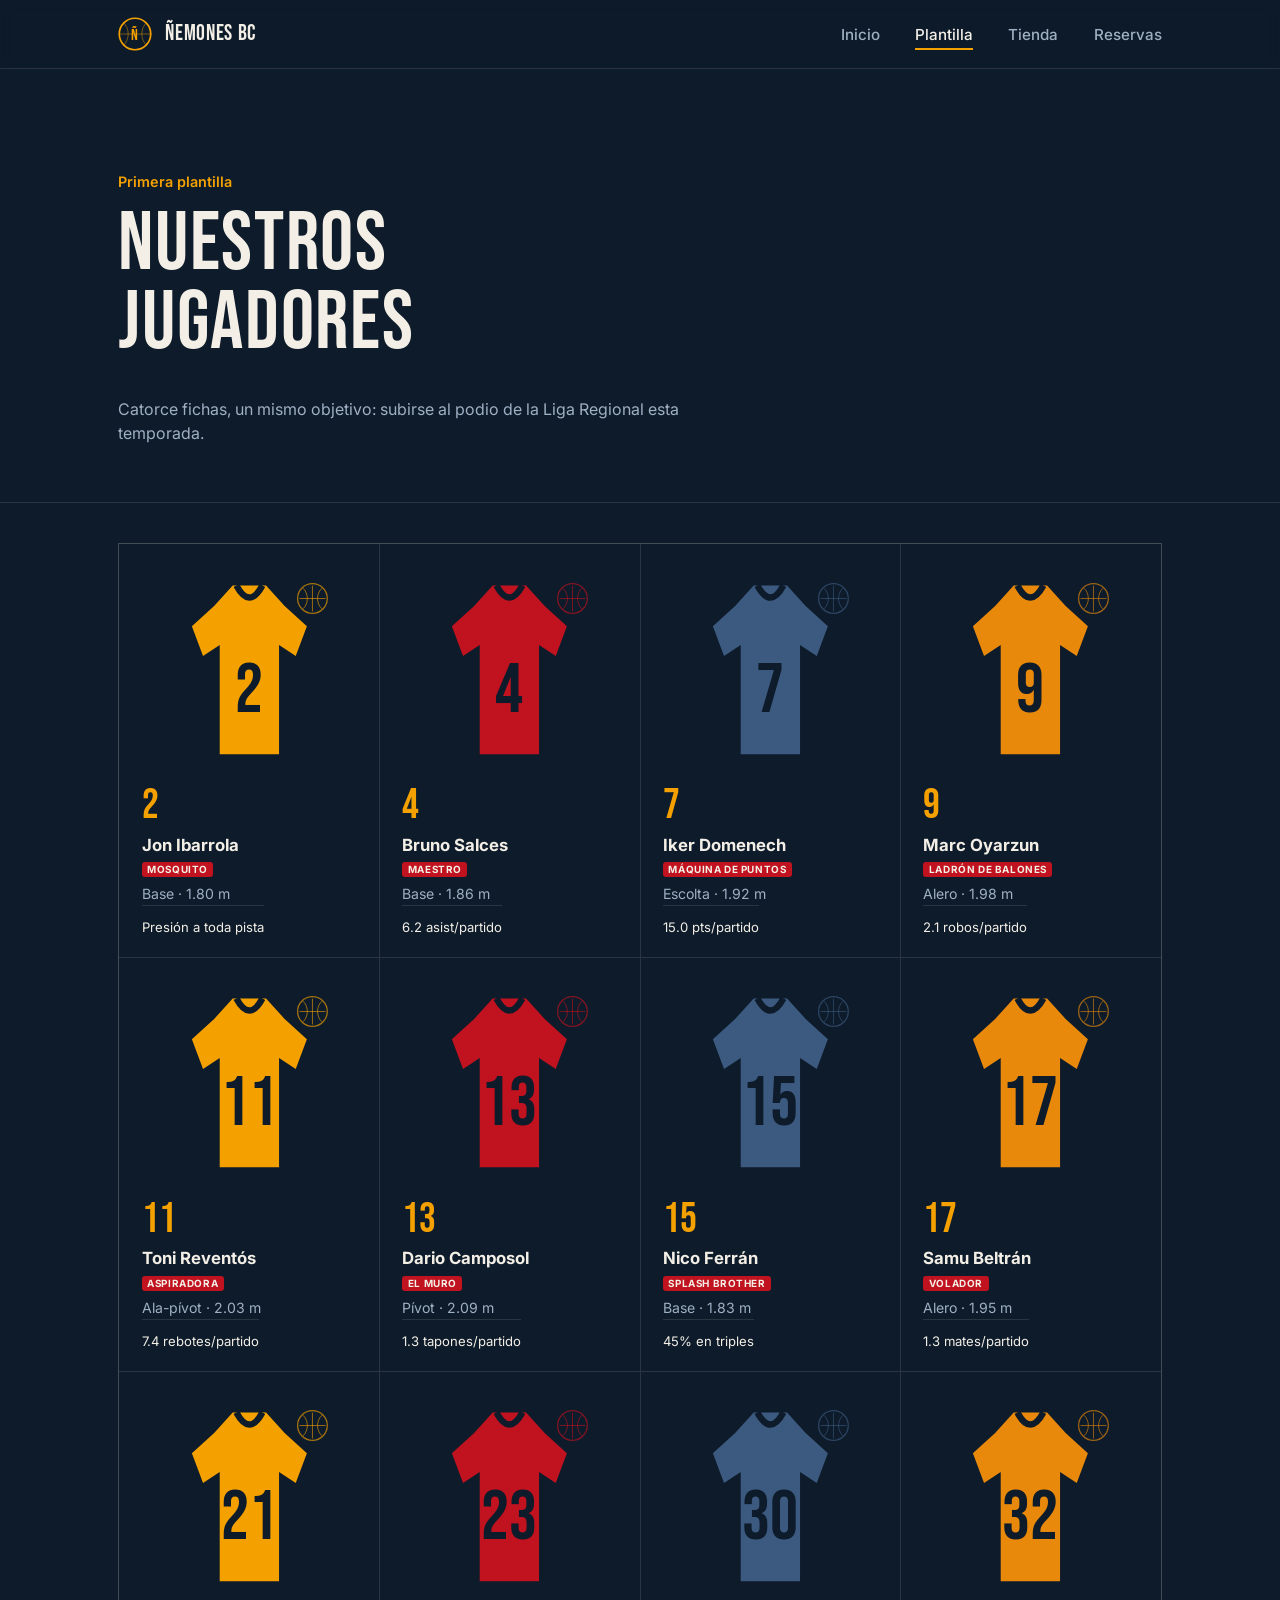
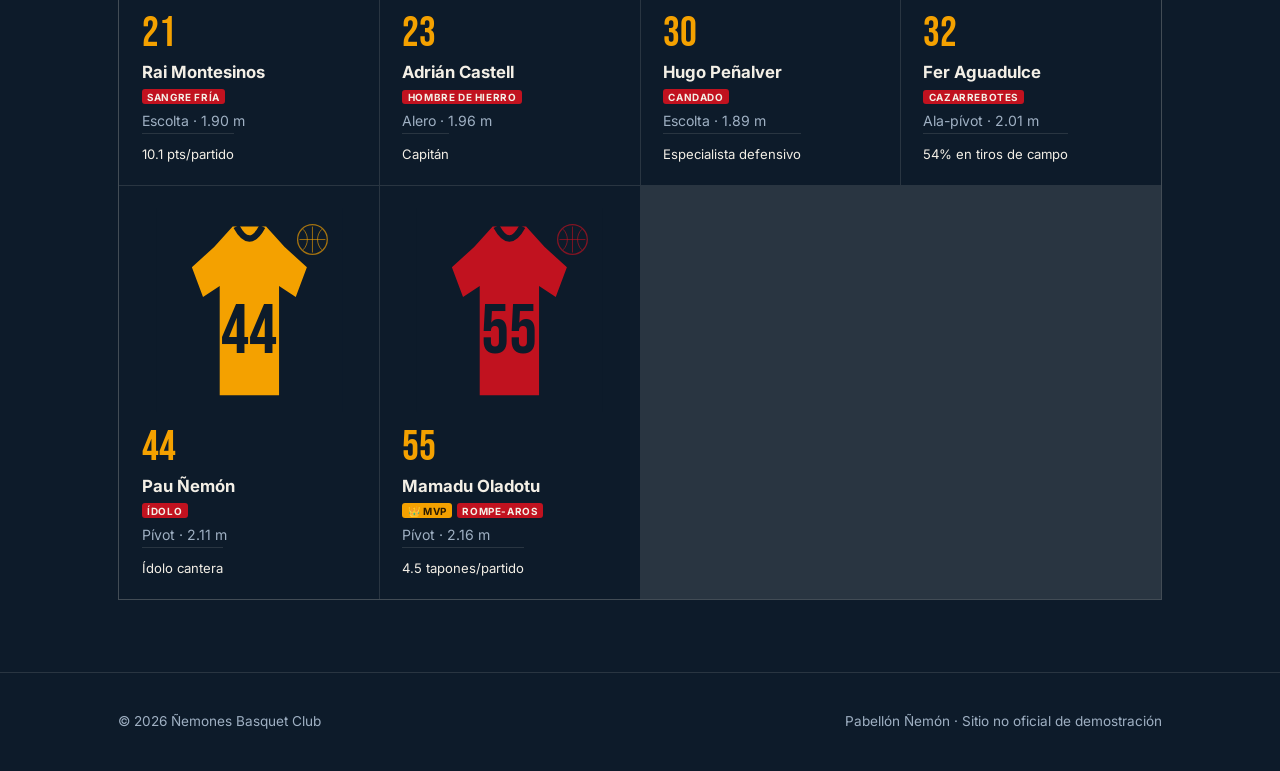
==== plantilla.html @ 6ab60397 "Add files via upload" ====
<!DOCTYPE html>
<html lang="es">
<head>
<meta charset="UTF-8">
<meta name="viewport" content="width=device-width, initial-scale=1">
<title>Plantilla — Ñemones Basquet Club</title>
<link rel="stylesheet" href="css/styles.css">
</head>
<body>

<nav class="topnav">
  <div class="wrap">
    <a href="index.html" class="brand">
      <svg class="crest" viewBox="0 0 40 40" style="color:var(--accent)">
        <circle cx="20" cy="20" r="18.5" fill="none" stroke="currentColor" stroke-width="2"/>
        <path d="M6 6c8 8 8 20 0 28M34 6c-8 8-8 20 0 28M1 20h38" stroke="currentColor" stroke-width="1" fill="none" opacity="0.55"/>
        <text x="20" y="27" text-anchor="middle" font-family="'Bebas Neue',sans-serif" font-size="19" fill="currentColor">Ñ</text>
      </svg>
      ÑEMONES BC
    </a>
    <button class="navtoggle" aria-label="Abrir menú" aria-expanded="false">☰</button>
    <ul class="navlinks">
      <li><a href="index.html">Inicio</a></li>
      <li><a href="plantilla.html" aria-current="page">Plantilla</a></li>
      <li><a href="tienda.html">Tienda</a></li>
      <li><a href="reservas.html">Reservas</a></li>
    </ul>
  </div>
</nav>

<header class="hero" style="padding-bottom:0">
  <div class="wrap" style="grid-template-columns:1fr; padding-bottom:2.5rem">
    <div>
      <p class="kicker">Primera plantilla</p>
      <h1>NUESTROS<br>JUGADORES</h1>
      <p>Catorce fichas, un mismo objetivo: subirse al podio de la Liga Regional esta temporada.</p>
    </div>
  </div>
</header>

<section style="padding-top:2.5rem">
  <div class="wrap">
    <div class="roster" id="roster"></div>
  </div>
</section>

<footer>
  <div class="wrap">
    <span>© <span data-year></span> Ñemones Basquet Club</span>
    <span>Pabellón Ñemón · Sitio no oficial de demostración</span>
  </div>
</footer>

<div class="modal-overlay" id="modal-jugador" role="dialog" aria-modal="true" aria-label="Estadísticas del jugador">
  <div class="modal-box">
    <button class="modal-close" id="modal-jugador-close" aria-label="Cerrar">✕</button>
    <div id="modal-jugador-body"></div>
  </div>
</div>

<script src="js/data.js"></script>
<script src="js/ilustraciones.js"></script>
<script src="js/nav.js"></script>
<script src="js/plantilla.js"></script>
</body>
</html>
---- css/styles.css ----
/* ============================================================
   ÑEMONES BASQUET CLUB — estilos
   ============================================================ */

@import url('https://fonts.googleapis.com/css2?family=Bebas+Neue&family=Inter:wght@400;500;600;700&display=swap');

:root {
  --bg: #0d1b2a;
  --bg-alt: #12263b;
  --panel: #1b2f45;
  --panel-line: rgba(243, 239, 230, 0.12);
  --text: #f3efe6;
  --muted: #9fb0c3;
  --accent: #f4a100;
  --accent-ink: #2a1a00;
  --accent-2: #c1121f;
  --ok: #4caf7d;
  --radius: 3px;
  --maxw: 1120px;
}

* { box-sizing: border-box; }

html {
  scroll-behavior: smooth;
}

body {
  margin: 0;
  background: var(--bg);
  color: var(--text);
  font-family: 'Inter', system-ui, sans-serif;
  line-height: 1.55;
  -webkit-font-smoothing: antialiased;
}

h1, h2, h3, .display {
  font-family: 'Bebas Neue', 'Inter', sans-serif;
  letter-spacing: 0.02em;
  font-weight: 400;
  line-height: 0.95;
  margin: 0 0 0.4em;
}

h1 { font-size: clamp(2.6rem, 7vw, 5.2rem); }
h2 { font-size: clamp(1.8rem, 4vw, 2.6rem); }
h3 { font-size: 1.4rem; }

p { color: var(--muted); max-width: 62ch; }

a { color: inherit; }

img, svg { max-width: 100%; display: block; }

.wrap {
  max-width: var(--maxw);
  margin: 0 auto;
  padding: 0 clamp(1.2rem, 4vw, 2.4rem);
}

/* -------------------- botones -------------------- */

.btn {
  display: inline-flex;
  align-items: center;
  gap: 0.5em;
  border: 1px solid var(--accent);
  background: transparent;
  color: var(--accent);
  font-family: 'Inter', sans-serif;
  font-weight: 600;
  font-size: 0.95rem;
  padding: 0.75em 1.4em;
  border-radius: var(--radius);
  cursor: pointer;
  text-decoration: none;
  transition: background 0.15s ease, color 0.15s ease;
}
.btn:hover { background: var(--accent); color: var(--accent-ink); }

.btn.solid {
  background: var(--accent);
  color: var(--accent-ink);
}
.btn.solid:hover { background: #ffb52e; }

.btn.ghost {
  border-color: var(--panel-line);
  color: var(--text);
}
.btn.ghost:hover { border-color: var(--text); background: transparent; }

.btn:disabled {
  opacity: 0.4;
  cursor: not-allowed;
  border-color: var(--panel-line);
  color: var(--muted);
}
.btn:disabled:hover { background: transparent; color: var(--muted); }

/* -------------------- navegación -------------------- */

.topnav {
  position: sticky;
  top: 0;
  z-index: 40;
  background: rgba(13, 27, 42, 0.92);
  backdrop-filter: blur(6px);
  border-bottom: 1px solid var(--panel-line);
}

.topnav .wrap {
  display: flex;
  align-items: center;
  justify-content: space-between;
  height: 68px;
}

.brand {
  display: flex;
  align-items: center;
  gap: 0.6em;
  text-decoration: none;
  font-family: 'Bebas Neue', sans-serif;
  font-size: 1.35rem;
  letter-spacing: 0.03em;
}
.brand .crest { width: 34px; height: 34px; }

.navlinks {
  display: flex;
  gap: 2.2em;
  list-style: none;
  margin: 0;
  padding: 0;
}
.navlinks a {
  text-decoration: none;
  color: var(--muted);
  font-size: 0.95rem;
  font-weight: 500;
  padding-bottom: 4px;
  border-bottom: 2px solid transparent;
}
.navlinks a:hover { color: var(--text); }
.navlinks a[aria-current="page"] {
  color: var(--text);
  border-bottom-color: var(--accent);
}

.navtoggle {
  display: none;
  background: none;
  border: 1px solid var(--panel-line);
  color: var(--text);
  border-radius: var(--radius);
  width: 40px;
  height: 40px;
  font-size: 1.1rem;
  cursor: pointer;
}

@media (max-width: 760px) {
  .navlinks {
    position: absolute;
    top: 68px;
    left: 0;
    right: 0;
    background: var(--bg-alt);
    border-bottom: 1px solid var(--panel-line);
    flex-direction: column;
    gap: 0;
    display: none;
  }
  .navlinks.open { display: flex; }
  .navlinks a {
    padding: 1em clamp(1.2rem, 4vw, 2.4rem);
    width: 100%;
    border-bottom: 1px solid var(--panel-line);
  }
  .navtoggle { display: block; }
}

/* -------------------- hero -------------------- */

.hero {
  position: relative;
  overflow: hidden;
  border-bottom: 1px solid var(--panel-line);
}

.hero .courtlines {
  position: absolute;
  inset: 0;
  width: 100%;
  height: 100%;
  opacity: 0.5;
  pointer-events: none;
}

.hero .wrap {
  position: relative;
  display: grid;
  grid-template-columns: 1.3fr 1fr;
  gap: 2.5rem;
  padding-top: clamp(3rem, 8vw, 5.5rem);
  padding-bottom: clamp(3rem, 8vw, 5.5rem);
  align-items: end;
}

.hero .kicker {
  color: var(--accent);
  font-weight: 600;
  font-size: 0.9rem;
  margin-bottom: 0.8em;
}

.hero .actions {
  display: flex;
  gap: 0.8em;
  margin-top: 1.4em;
  flex-wrap: wrap;
}

.matchcard {
  background: var(--panel);
  border: 1px solid var(--panel-line);
  border-radius: var(--radius);
  padding: 1.6rem;
}
.matchcard .vs {
  display: flex;
  align-items: baseline;
  justify-content: space-between;
  font-family: 'Bebas Neue', sans-serif;
  font-size: 1.6rem;
  margin-bottom: 0.6rem;
}
.matchcard .vs .against { color: var(--muted); font-size: 1.1rem; }
.matchcard dl {
  display: grid;
  grid-template-columns: auto 1fr;
  gap: 0.35em 1em;
  margin: 1em 0 0;
  font-size: 0.92rem;
}
.matchcard dt { color: var(--muted); }
.matchcard dd { margin: 0; text-align: right; }

@media (max-width: 760px) {
  .hero .wrap { grid-template-columns: 1fr; }
}

/* -------------------- secciones genéricas -------------------- */

section { padding: clamp(2.6rem, 6vw, 4.5rem) 0; }
section.alt { background: var(--bg-alt); border-top: 1px solid var(--panel-line); border-bottom: 1px solid var(--panel-line); }

.sectionhead {
  display: flex;
  justify-content: space-between;
  align-items: flex-end;
  gap: 1rem;
  margin-bottom: 2rem;
  flex-wrap: wrap;
}

/* -------------------- jugadores -------------------- */

.roster {
  display: grid;
  grid-template-columns: repeat(auto-fill, minmax(230px, 1fr));
  gap: 1px;
  background: var(--panel-line);
  border: 1px solid var(--panel-line);
}

.player {
  background: var(--bg);
  padding: 1.4rem;
  display: flex;
  flex-direction: column;
  gap: 0.2rem;
  border: none;
  width: 100%;
  text-align: left;
  font-family: inherit;
  color: inherit;
  cursor: pointer;
}
.player:hover { background: var(--bg-alt); }

.player-avatar {
  width: 100%;
  aspect-ratio: 200 / 190;
  border-radius: var(--radius);
  overflow: hidden;
  margin-bottom: 0.7rem;
}
.player-avatar svg { width: 100%; height: 100%; }

.player .num {
  font-family: 'Bebas Neue', sans-serif;
  font-size: 2.6rem;
  color: var(--accent);
  line-height: 1;
}

.player .name { font-weight: 700; font-size: 1.05rem; margin-top: 0.3rem; }
.player .pos { color: var(--muted); font-size: 0.88rem; }
.player .stat {
  margin-top: auto;
  padding-top: 0.8rem;
  font-size: 0.82rem;
  color: var(--text);
  border-top: 1px solid var(--panel-line);
}

/* -------------------- modal de jugador -------------------- */

.modal-overlay {
  position: fixed;
  inset: 0;
  background: rgba(13, 27, 42, 0.78);
  display: none;
  align-items: center;
  justify-content: center;
  padding: 1.2rem;
  z-index: 70;
}
.modal-overlay.open { display: flex; }

.modal-box {
  background: var(--bg-alt);
  border: 1px solid var(--panel-line);
  border-radius: var(--radius);
  max-width: 640px;
  width: 100%;
  max-height: 90vh;
  overflow-y: auto;
  position: relative;
}

.modal-close {
  position: absolute;
  top: 0.8rem;
  right: 0.8rem;
  background: var(--panel);
  border: 1px solid var(--panel-line);
  color: var(--text);
  width: 34px;
  height: 34px;
  border-radius: var(--radius);
  cursor: pointer;
  z-index: 2;
}
.modal-close:hover { border-color: var(--accent); color: var(--accent); }

#modal-jugador-body {
  display: grid;
  grid-template-columns: 200px 1fr;
  gap: 1.6rem;
  padding: 1.6rem;
}
.modal-avatar { border-radius: var(--radius); overflow: hidden; align-self: start; }
.modal-avatar svg { width: 100%; height: auto; display: block; }
.modal-bio { font-size: 0.92rem; margin: 0.6rem 0 1.2rem; }
.modal-note { font-size: 0.78rem; margin: 0.8rem 0 0; }

.stats-grid {
  display: grid;
  grid-template-columns: repeat(3, 1fr);
  gap: 0.6rem;
}
.stats-grid > div {
  border: 1px solid var(--panel-line);
  border-radius: var(--radius);
  padding: 0.7rem;
  text-align: center;
}
.stat-num {
  display: block;
  font-family: 'Bebas Neue', sans-serif;
  font-size: 1.7rem;
  color: var(--accent);
  line-height: 1;
}
.stat-label { font-size: 0.72rem; color: var(--muted); }
.stat-num.pos { color: var(--ok); }
.stat-num.neg { color: var(--accent-2); }

.badge {
  display: inline-block;
  background: var(--accent-2);
  color: var(--text);
  font-size: 0.62rem;
  font-weight: 700;
  letter-spacing: 0.06em;
  padding: 0.15em 0.55em;
  border-radius: var(--radius);
  vertical-align: middle;
}
.hazanas {
  list-style: none;
  margin: 0 0 1.2rem;
  padding: 0.7rem 0.9rem;
  border-left: 3px solid var(--accent);
  background: var(--panel);
  font-size: 0.86rem;
}
.hazanas li { padding: 0.15rem 0; }
.hazanas li::before { content: "🏆 "; }
.badge.mvp { background: var(--accent); color: var(--accent-ink); }
.badges { display: flex; flex-wrap: wrap; gap: 0.3rem; margin: 0.25rem 0 0.3rem; }
.badges:empty { display: none; }
.hazana {
  margin: 0.9rem 0 0;
  padding: 0.7rem 0.8rem;
  font-size: 0.85rem;
  border: 1px solid var(--accent);
  border-radius: var(--radius);
}
.hazana-label {
  display: block;
  font-size: 0.7rem;
  font-weight: 700;
  letter-spacing: 0.06em;
  text-transform: uppercase;
  color: var(--accent);
  margin-bottom: 0.2rem;
}

@media (max-width: 560px) {
  #modal-jugador-body { grid-template-columns: 1fr; }
  .modal-avatar { max-width: 200px; margin: 0 auto; }
}

/* -------------------- tienda -------------------- */

.shopgrid {
  display: grid;
  grid-template-columns: repeat(auto-fill, minmax(240px, 1fr));
  gap: 1.4rem;
}

.product {
  border: 1px solid var(--panel-line);
  border-radius: var(--radius);
  padding: 1.4rem;
  display: flex;
  flex-direction: column;
  gap: 0.5rem;
  background: var(--panel);
}
.product .swatch {
  width: 100%;
  aspect-ratio: 4 / 3;
  border-radius: var(--radius);
  margin-bottom: 0.4rem;
  overflow: hidden;
  background: var(--bg);
}
.product .swatch svg { width: 100%; height: 100%; }
.product h3 { font-size: 1.05rem; font-family: 'Inter', sans-serif; font-weight: 700; }
.product .detalle { font-size: 0.85rem; margin: 0; }
.product .price { font-family: 'Bebas Neue', sans-serif; font-size: 1.5rem; color: var(--accent); margin-top: 0.3rem; }
.product .btn { margin-top: 0.4rem; align-self: flex-start; }

/* carrito */

.cartbar {
  position: fixed;
  right: 1.2rem;
  bottom: 1.2rem;
  z-index: 50;
}

.cartpanel {
  position: fixed;
  inset: 0;
  background: rgba(13, 27, 42, 0.7);
  display: none;
  align-items: flex-end;
  justify-content: flex-end;
  z-index: 60;
}
.cartpanel.open { display: flex; }
.cartbox {
  width: min(380px, 100%);
  height: 100%;
  background: var(--bg-alt);
  border-left: 1px solid var(--panel-line);
  padding: 1.4rem;
  overflow-y: auto;
  display: flex;
  flex-direction: column;
}
.cartbox h3 { display: flex; justify-content: space-between; align-items: center; }
.cartitem {
  display: flex;
  justify-content: space-between;
  gap: 0.6rem;
  padding: 0.8rem 0;
  border-bottom: 1px solid var(--panel-line);
  font-size: 0.9rem;
}
.cartitem .qty { color: var(--muted); }
.cartitem button {
  background: none; border: none; color: var(--muted); cursor: pointer; font-size: 0.85rem;
}
.cartitem button:hover { color: var(--accent-2); }
.carttotal {
  display: flex; justify-content: space-between; margin-top: 1rem;
  font-family: 'Bebas Neue', sans-serif; font-size: 1.4rem;
}
.cartbox .btn { margin-top: 1rem; }
.cartempty { color: var(--muted); font-size: 0.9rem; padding: 1rem 0; }

/* -------------------- reservas -------------------- */

.legend { display: flex; gap: 1.4rem; flex-wrap: wrap; margin-bottom: 1.6rem; font-size: 0.85rem; color: var(--muted); }
.legend span { display: inline-flex; align-items: center; gap: 0.5em; }
.legend i { width: 14px; height: 14px; border-radius: 2px; display: inline-block; }
.legend .i-libre { border: 1px solid var(--panel-line); }
.legend .i-sel { background: var(--accent); }
.legend .i-ocupado { background: var(--panel); border: 1px solid var(--panel-line); opacity: 0.5; }

.reservelayout {
  display: grid;
  grid-template-columns: 1fr 320px;
  gap: 2rem;
  align-items: start;
}
@media (max-width: 900px) {
  .reservelayout { grid-template-columns: 1fr; }
}

.court-label {
  text-align: center;
  border: 1px solid var(--panel-line);
  border-radius: var(--radius);
  padding: 0.6rem;
  margin-bottom: 1.6rem;
  color: var(--muted);
  font-size: 0.85rem;
  letter-spacing: 0.08em;
}

.seccion-bloque { margin-bottom: 1.8rem; }
.seccion-bloque h3 {
  font-family: 'Inter', sans-serif;
  font-weight: 700;
  font-size: 1rem;
  margin-bottom: 0.7rem;
  display: flex;
  justify-content: space-between;
}
.seccion-bloque h3 .preciotag { color: var(--accent); font-weight: 600; }

.fila {
  display: flex;
  gap: 5px;
  justify-content: center;
  margin-bottom: 5px;
}

.asiento {
  width: 22px;
  height: 22px;
  border-radius: 3px;
  border: 1px solid var(--panel-line);
  background: transparent;
  cursor: pointer;
  padding: 0;
}
.asiento:hover:not(:disabled) { border-color: var(--accent); }
.asiento.selected { background: var(--accent); border-color: var(--accent); }
.asiento:disabled {
  background: var(--panel);
  opacity: 0.45;
  cursor: not-allowed;
}

.resumen {
  position: sticky;
  top: 90px;
  background: var(--panel);
  border: 1px solid var(--panel-line);
  border-radius: var(--radius);
  padding: 1.4rem;
}
.resumen ul { list-style: none; margin: 0.8rem 0; padding: 0; font-size: 0.9rem; }
.resumen li { display: flex; justify-content: space-between; padding: 0.3rem 0; border-bottom: 1px solid var(--panel-line); }
.resumen .total { display: flex; justify-content: space-between; font-family: 'Bebas Neue', sans-serif; font-size: 1.5rem; margin: 0.8rem 0 1.1rem; }

.field { margin-bottom: 0.9rem; }
.field label { display: block; font-size: 0.85rem; color: var(--muted); margin-bottom: 0.35rem; }
.field input {
  width: 100%;
  background: var(--bg);
  border: 1px solid var(--panel-line);
  color: var(--text);
  border-radius: var(--radius);
  padding: 0.6em 0.7em;
  font-family: 'Inter', sans-serif;
  font-size: 0.92rem;
}
.field input:focus, .asiento:focus-visible, .btn:focus-visible, a:focus-visible, button:focus-visible {
  outline: 2px solid var(--accent);
  outline-offset: 2px;
}

.confirm-msg {
  background: rgba(76, 175, 125, 0.12);
  border: 1px solid var(--ok);
  color: var(--ok);
  border-radius: var(--radius);
  padding: 0.9rem 1rem;
  font-size: 0.88rem;
  margin-top: 1rem;
  display: none;
}
.confirm-msg.show { display: block; }

/* -------------------- footer -------------------- */

footer {
  border-top: 1px solid var(--panel-line);
  padding: 2.4rem 0;
  color: var(--muted);
  font-size: 0.85rem;
}
footer .wrap {
  display: flex;
  justify-content: space-between;
  flex-wrap: wrap;
  gap: 1rem;
}

@media (prefers-reduced-motion: reduce) {
  html { scroll-behavior: auto; }
  * { transition: none !important; }
}
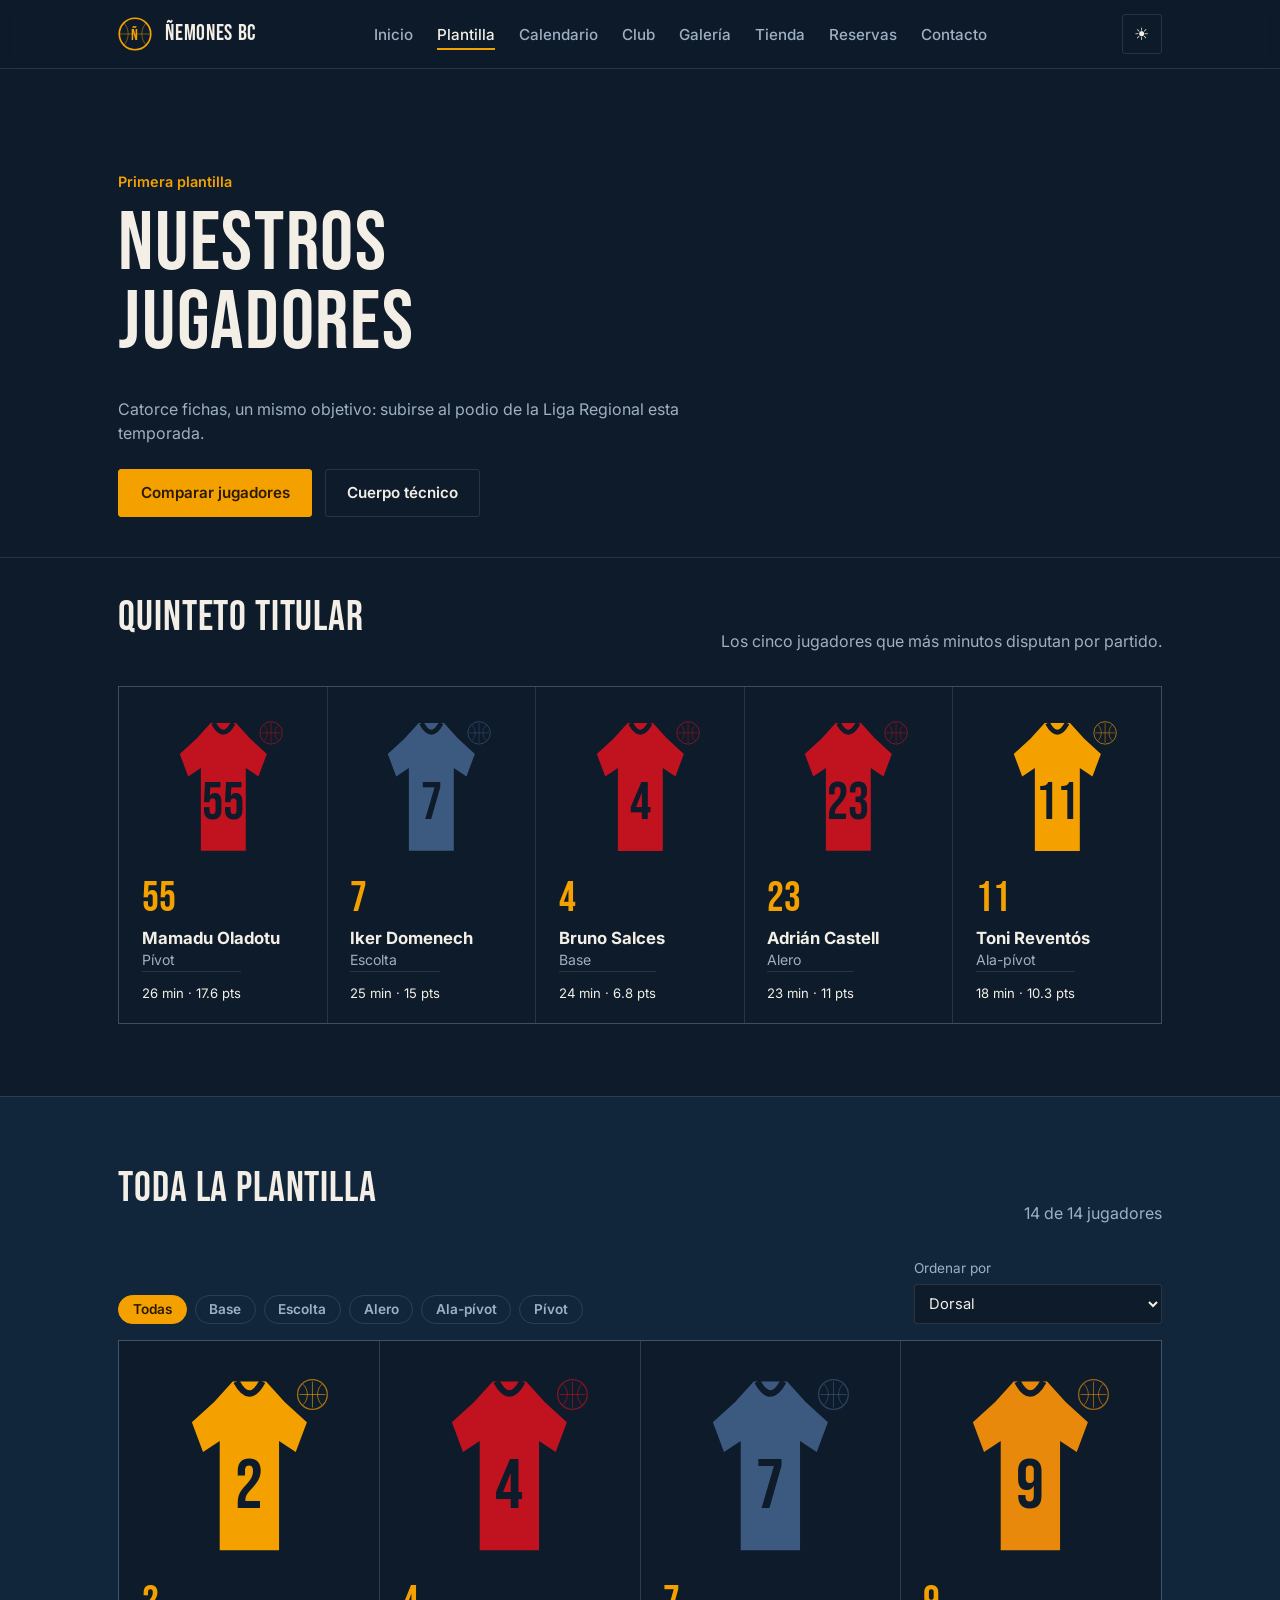
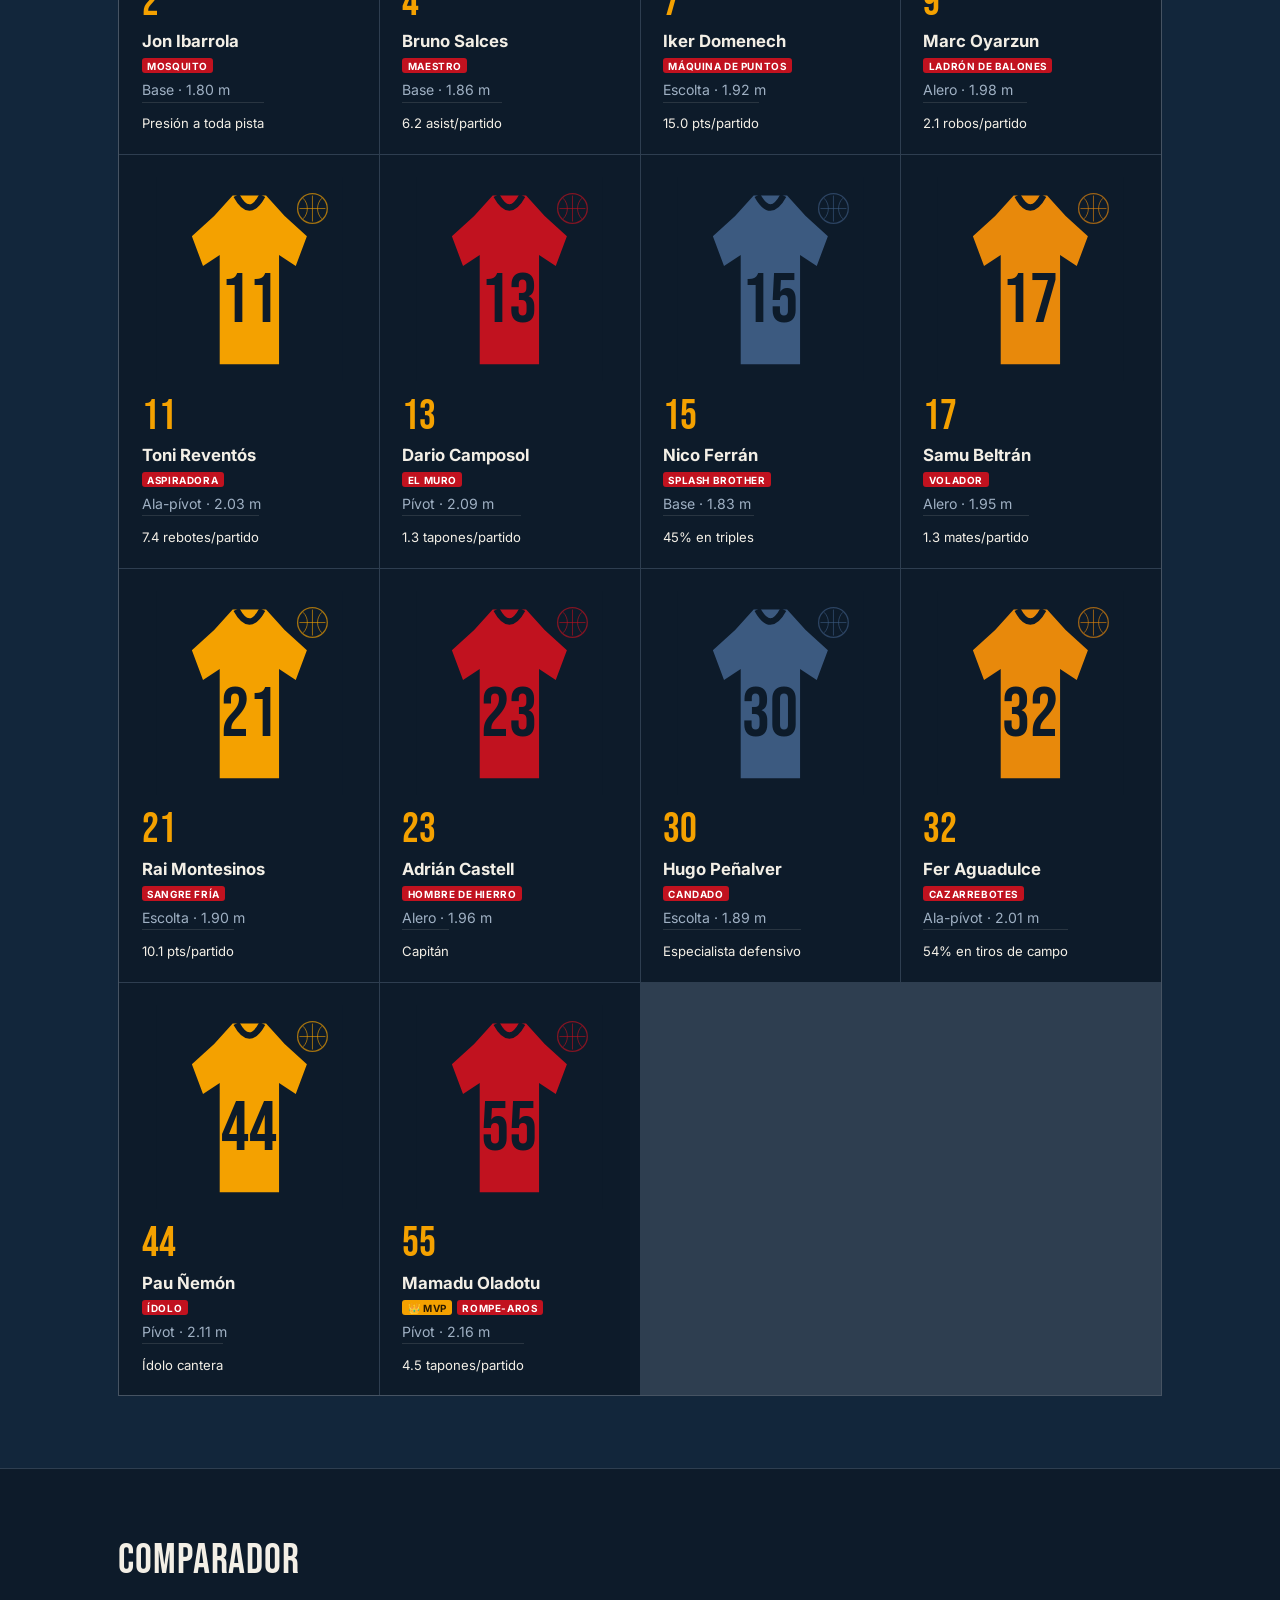
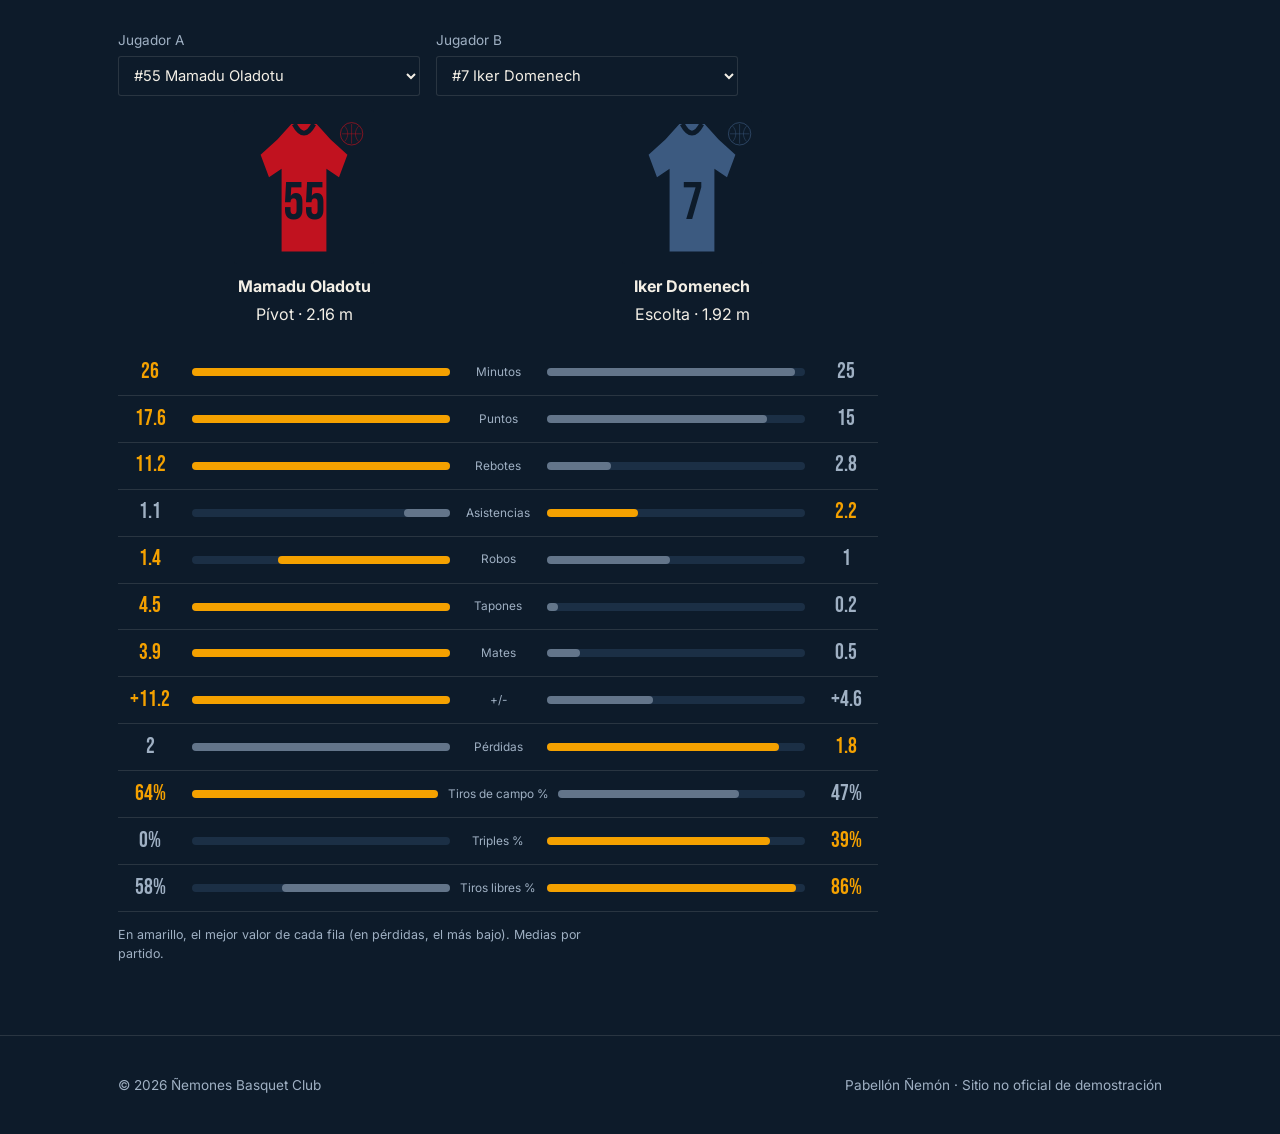
==== commit 3f540589: "Add files via upload" ====
--- a/plantilla.html
+++ b/plantilla.html
@@ -4,6 +4,26 @@
 <meta charset="UTF-8">
 <meta name="viewport" content="width=device-width, initial-scale=1">
 <title>Plantilla — Ñemones Basquet Club</title>
+<meta name="description" content="Plantilla de Ñemones Basquet Club: fichas de los catorce jugadores, estadísticas y comparador.">
+<!-- ✨ NUEVO: tema (se aplica antes de pintar), icono y color de la barra del móvil -->
+<script src="js/tema.js"></script>
+<link rel="icon" href="assets/favicon.svg" type="image/svg+xml">
+<meta name="theme-color" content="#0d1b2a">
+<!-- ✨ NUEVO: Open Graph + Twitter Card → vista previa al compartir en WhatsApp, Telegram, redes… -->
+<meta property="og:type" content="website">
+<meta property="og:site_name" content="Ñemones Basquet Club">
+<meta property="og:locale" content="es_ES">
+<meta property="og:title" content="Plantilla — Ñemones Basquet Club">
+<meta property="og:description" content="Plantilla de Ñemones Basquet Club: fichas de los catorce jugadores, estadísticas y comparador.">
+<meta property="og:url" content="https://TU-DOMINIO.vercel.app/plantilla.html">
+<meta property="og:image" content="https://TU-DOMINIO.vercel.app/assets/og-image.png">
+<meta property="og:image:width" content="1200">
+<meta property="og:image:height" content="630">
+<meta property="og:image:alt" content="Escudo y nombre de Ñemones Basquet Club sobre una pista de baloncesto">
+<meta name="twitter:card" content="summary_large_image">
+<meta name="twitter:title" content="Plantilla — Ñemones Basquet Club">
+<meta name="twitter:description" content="Plantilla de Ñemones Basquet Club: fichas de los catorce jugadores, estadísticas y comparador.">
+<meta name="twitter:image" content="https://TU-DOMINIO.vercel.app/assets/og-image.png">
 <link rel="stylesheet" href="css/styles.css">
 </head>
 <body>
@@ -22,8 +42,12 @@
     <ul class="navlinks">
       <li><a href="index.html">Inicio</a></li>
       <li><a href="plantilla.html" aria-current="page">Plantilla</a></li>
+      <li><a href="calendario.html">Calendario</a></li>
+      <li><a href="club.html">Club</a></li>
+      <li><a href="galeria.html">Galería</a></li>
       <li><a href="tienda.html">Tienda</a></li>
       <li><a href="reservas.html">Reservas</a></li>
+      <li><a href="contacto.html">Contacto</a></li>
     </ul>
   </div>
 </nav>
@@ -34,13 +58,49 @@
       <p class="kicker">Primera plantilla</p>
       <h1>NUESTROS<br>JUGADORES</h1>
       <p>Catorce fichas, un mismo objetivo: subirse al podio de la Liga Regional esta temporada.</p>
+      <div class="actions" style="display:flex;gap:0.8em;margin-top:1.4em;flex-wrap:wrap">
+        <a href="#comparador" class="btn solid">Comparar jugadores</a>
+        <a href="club.html#cuerpo-tecnico" class="btn ghost">Cuerpo técnico</a>
+      </div>
     </div>
   </div>
 </header>
 
-<section style="padding-top:2.5rem">
+<section style="padding-top:2.5rem" id="quinteto-seccion">
   <div class="wrap">
+    <div class="sectionhead">
+      <h2>Quinteto titular</h2>
+      <p style="margin:0">Los cinco jugadores que más minutos disputan por partido.</p>
+    </div>
+    <div class="roster" id="quinteto" style="grid-template-columns: repeat(auto-fit, minmax(190px, 1fr));"></div>
+  </div>
+</section>
+
+<section class="alt" id="jugadores">
+  <div class="wrap">
+    <div class="sectionhead">
+      <h2>Toda la plantilla</h2>
+      <p id="roster-count" style="margin:0"></p>
+    </div>
+    <div class="toolbar">
+      <div class="chips" id="filtro-posicion" role="group" aria-label="Filtrar por posición"></div>
+      <div class="field" style="margin:0">
+        <label for="orden-plantilla">Ordenar por</label>
+        <select id="orden-plantilla"></select>
+      </div>
+    </div>
     <div class="roster" id="roster"></div>
+  </div>
+</section>
+
+<section id="comparador">
+  <div class="wrap">
+    <div class="sectionhead"><h2>Comparador</h2></div>
+    <div class="comp-selects">
+      <div class="field"><label for="comp-a">Jugador A</label><select id="comp-a"></select></div>
+      <div class="field"><label for="comp-b">Jugador B</label><select id="comp-b"></select></div>
+    </div>
+    <div id="comp-resultado"></div>
   </div>
 </section>
 
@@ -61,6 +121,7 @@
 <script src="js/data.js"></script>
 <script src="js/ilustraciones.js"></script>
 <script src="js/nav.js"></script>
+<script src="js/quinteto.js"></script>
 <script src="js/plantilla.js"></script>
 </body>
 </html>
--- a/css/styles.css
+++ b/css/styles.css
@@ -17,6 +17,14 @@
   --ok: #4caf7d;
   --radius: 3px;
   --maxw: 1120px;
+
+  /* ✏️ CAMBIO: colores que antes estaban "a fuego" en las reglas; ahora son variables
+     para que el modo claro pueda redefinirlos. */
+  --accent-hover: #ffb52e;
+  --nav-bg: rgba(13, 27, 42, 0.92);
+  --overlay: rgba(13, 27, 42, 0.78);
+  --danger-text: #ff8a93;
+  color-scheme: dark;
 }
 
 * { box-sizing: border-box; }
@@ -82,7 +90,7 @@
   background: var(--accent);
   color: var(--accent-ink);
 }
-.btn.solid:hover { background: #ffb52e; }
+.btn.solid:hover { background: var(--accent-hover); }
 
 .btn.ghost {
   border-color: var(--panel-line);
@@ -104,7 +112,7 @@
   position: sticky;
   top: 0;
   z-index: 40;
-  background: rgba(13, 27, 42, 0.92);
+  background: var(--nav-bg);
   backdrop-filter: blur(6px);
   border-bottom: 1px solid var(--panel-line);
 }
@@ -129,7 +137,7 @@
 
 .navlinks {
   display: flex;
-  gap: 2.2em;
+  gap: 1.5em;
   list-style: none;
   margin: 0;
   padding: 0;
@@ -160,7 +168,7 @@
   cursor: pointer;
 }
 
-@media (max-width: 760px) {
+@media (max-width: 980px) {
   .navlinks {
     position: absolute;
     top: 68px;
@@ -321,7 +329,7 @@
 .modal-overlay {
   position: fixed;
   inset: 0;
-  background: rgba(13, 27, 42, 0.78);
+  background: var(--overlay);
   display: none;
   align-items: center;
   justify-content: center;
@@ -392,7 +400,7 @@
 .badge {
   display: inline-block;
   background: var(--accent-2);
-  color: var(--text);
+  color: #fff;
   font-size: 0.62rem;
   font-weight: 700;
   letter-spacing: 0.06em;
@@ -478,7 +486,7 @@
 .cartpanel {
   position: fixed;
   inset: 0;
-  background: rgba(13, 27, 42, 0.7);
+  background: var(--overlay);
   display: none;
   align-items: flex-end;
   justify-content: flex-end;
@@ -525,6 +533,76 @@
 .legend .i-sel { background: var(--accent); }
 .legend .i-ocupado { background: var(--panel); border: 1px solid var(--panel-line); opacity: 0.5; }
 
+/* -------------------- calendario -------------------- */
+
+.tab {
+  border: 1px solid var(--panel-line);
+  background: transparent;
+  color: var(--muted);
+  font-family: 'Inter', sans-serif;
+  font-weight: 600;
+  font-size: 0.85rem;
+  padding: 0.55em 1.1em;
+  border-radius: var(--radius);
+  cursor: pointer;
+}
+.tab:hover { border-color: var(--text); color: var(--text); }
+.tab.active { background: var(--accent); border-color: var(--accent); color: var(--accent-ink); }
+
+.calendar-list { display: flex; flex-direction: column; gap: 1px; background: var(--panel-line); border: 1px solid var(--panel-line); }
+
+.matchrow {
+  background: var(--bg);
+  padding: 1rem 1.2rem;
+  display: grid;
+  grid-template-columns: 1.1fr 1.6fr 1fr 0.9fr;
+  gap: 1rem;
+  align-items: center;
+}
+.matchrow.jugado { opacity: 0.88; }
+.matchrow.proximo { background: var(--panel); outline: 1px solid var(--accent); outline-offset: -1px; }
+
+.mr-jornada { display: flex; flex-direction: column; gap: 0.15rem; }
+.mr-comp { font-size: 0.72rem; color: var(--muted); text-transform: uppercase; letter-spacing: 0.04em; }
+.mr-nombre { font-weight: 700; }
+
+.mr-rival { display: flex; flex-wrap: wrap; align-items: center; gap: 0.5rem; }
+.mr-rival-nombre { font-weight: 600; }
+.mr-sitio { width: 100%; font-size: 0.78rem; color: var(--muted); }
+
+.mr-fecha { display: flex; flex-direction: column; gap: 0.15rem; font-size: 0.88rem; }
+.mr-hora { color: var(--muted); font-size: 0.78rem; }
+
+.mr-resultado { display: flex; align-items: center; gap: 0.5rem; justify-content: flex-end; }
+.marcador { font-family: 'Bebas Neue', sans-serif; font-size: 1.3rem; }
+.mr-pendiente { font-size: 0.82rem; color: var(--muted); }
+
+.badge.win { background: var(--ok); color: #0d1b2a; }
+.badge.loss { background: var(--accent-2); }
+.badge.local { background: var(--panel); border: 1px solid var(--panel-line); color: var(--text); }
+.badge.visitante { background: transparent; border: 1px solid var(--panel-line); color: var(--muted); }
+.badge.proximo-tag { background: var(--accent); color: var(--accent-ink); }
+
+@media (max-width: 760px) {
+  .matchrow { grid-template-columns: 1fr; gap: 0.5rem; }
+  .mr-resultado { justify-content: flex-start; }
+}
+
+/* -------------------- clasificación -------------------- */
+
+.standings-wrap { overflow-x: auto; border: 1px solid var(--panel-line); border-radius: var(--radius); }
+
+.standings-table { width: 100%; border-collapse: collapse; font-size: 0.88rem; white-space: nowrap; }
+.standings-table th, .standings-table td { padding: 0.7rem 0.9rem; text-align: center; }
+.standings-table th { background: var(--panel); color: var(--muted); font-weight: 700; font-size: 0.72rem; text-transform: uppercase; letter-spacing: 0.04em; }
+.standings-table td { border-top: 1px solid var(--panel-line); background: var(--bg); }
+.standings-table .cl-equipo { text-align: left; font-weight: 600; }
+.standings-table .cl-pts { font-family: 'Bebas Neue', sans-serif; font-size: 1.1rem; color: var(--accent); }
+.standings-table td.pos { color: var(--ok); }
+.standings-table td.neg { color: var(--accent-2); }
+.standings-table tr.fila-nemones td { background: var(--panel); box-shadow: inset 2px 0 0 var(--accent); }
+.standings-table tr.fila-nemones .cl-equipo { color: var(--accent); }
+
 .reservelayout {
   display: grid;
   grid-template-columns: 1fr 320px;
@@ -595,7 +673,7 @@
 
 .field { margin-bottom: 0.9rem; }
 .field label { display: block; font-size: 0.85rem; color: var(--muted); margin-bottom: 0.35rem; }
-.field input {
+.field input, .field select, .field textarea {
   width: 100%;
   background: var(--bg);
   border: 1px solid var(--panel-line);
@@ -605,7 +683,7 @@
   font-family: 'Inter', sans-serif;
   font-size: 0.92rem;
 }
-.field input:focus, .asiento:focus-visible, .btn:focus-visible, a:focus-visible, button:focus-visible {
+.field input:focus, .field select:focus, .field textarea:focus, .asiento:focus-visible, .btn:focus-visible, a:focus-visible, button:focus-visible {
   outline: 2px solid var(--accent);
   outline-offset: 2px;
 }
@@ -639,5 +717,276 @@
 
 @media (prefers-reduced-motion: reduce) {
   html { scroll-behavior: auto; }
-  * { transition: none !important; }
-}
+  * { transition: none !important; animation: none !important; }
+}
+
+/* ============================================================
+   Tienda: filtros, tallas, detalle · Reservas: aforo, histórico
+   ============================================================ */
+
+[hidden] { display: none !important; }
+
+.toolbar { display: flex; justify-content: space-between; align-items: flex-end; gap: 1rem; flex-wrap: wrap; margin-bottom: 1rem; }
+.toolbar .field { min-width: 240px; }
+.chips { display: flex; gap: 0.5rem; flex-wrap: wrap; }
+.chip {
+  background: transparent; color: var(--muted); border: 1px solid var(--panel-line); border-radius: 999px;
+  padding: 0.4em 1em; font-family: 'Inter', sans-serif; font-size: 0.85rem; font-weight: 600; cursor: pointer;
+}
+.chip:hover { color: var(--text); border-color: var(--text); }
+.chip[aria-pressed="true"] { background: var(--accent); border-color: var(--accent); color: var(--accent-ink); }
+.chip-n { opacity: 0.7; font-weight: 500; margin-left: 0.2em; }
+
+.field input[type="search"] { -webkit-appearance: none; appearance: none; }
+.field-error { color: var(--danger-text); font-size: 0.8rem; margin: 0.35rem 0 0; }
+.form-hint { color: var(--muted); font-size: 0.78rem; margin: 0.6rem 0 0; min-height: 1.2em; }
+.field input[aria-invalid="true"] { border-color: var(--accent-2); }
+
+/* tarjetas de producto */
+.product .swatch { display: block; }
+.product h3 a { text-decoration: none; }
+.product h3 a:hover { color: var(--accent); }
+.cat-tag { font-size: 0.68rem; font-weight: 700; letter-spacing: 0.08em; text-transform: uppercase; color: var(--muted); }
+.product-actions { display: flex; gap: 0.5rem; flex-wrap: wrap; margin-top: 0.4rem; }
+.product .product-actions .btn { margin-top: 0; }
+
+.talla-label { display: flex; flex-direction: column; gap: 0.3rem; font-size: 0.8rem; color: var(--muted); }
+.talla-select {
+  background: var(--bg); color: var(--text); border: 1px solid var(--panel-line); border-radius: var(--radius);
+  padding: 0.5em 0.6em; font-family: 'Inter', sans-serif; font-size: 0.9rem; cursor: pointer;
+}
+.talla-select.invalid { border-color: var(--accent-2); outline: 2px solid var(--accent-2); outline-offset: 1px; }
+.talla-select:focus-visible { outline: 2px solid var(--accent); outline-offset: 2px; }
+
+/* detalle de producto */
+.migas { font-size: 0.82rem; color: var(--muted); margin-bottom: 1.4rem; }
+.migas a { text-decoration: none; }
+.migas a:hover { color: var(--accent); }
+.detalle-layout { display: grid; grid-template-columns: minmax(0, 1fr) minmax(0, 1fr); gap: 2.4rem; align-items: start; padding-bottom: 2.6rem; }
+.detalle-img { border: 1px solid var(--panel-line); border-radius: var(--radius); overflow: hidden; background: var(--bg-alt); }
+.detalle-img svg { width: 100%; height: auto; }
+.detalle-compra { display: flex; gap: 1rem; flex-wrap: wrap; margin-top: 1.2rem; align-items: flex-end; }
+.ficha { display: grid; grid-template-columns: auto 1fr; gap: 0.4em 1.4em; margin: 1.6rem 0 0; padding-top: 1rem; border-top: 1px solid var(--panel-line); font-size: 0.88rem; }
+.ficha dt { color: var(--muted); }
+.ficha dd { margin: 0; }
+#relacionados:not(:empty) { padding: clamp(2.6rem, 6vw, 4.5rem) 0; }
+@media (max-width: 760px) { .detalle-layout { grid-template-columns: 1fr; } }
+
+/* reservas: aforo */
+.aforo-total { display: flex; align-items: center; gap: 1rem; flex-wrap: wrap; margin-bottom: 1.4rem; font-size: 0.9rem; }
+.aforo { display: flex; align-items: center; gap: 0.8rem; font-size: 0.8rem; color: var(--muted); margin: 0 0 0.8rem; }
+.aforo-total .aforo { margin: 0; }
+.aforo-bar { flex: 1; min-width: 120px; max-width: 280px; height: 8px; border-radius: 4px; background: var(--panel); overflow: hidden; }
+.aforo-bar i { display: block; height: 100%; background: var(--ok); border-radius: 4px; }
+.aforo[data-nivel="medio"] .aforo-bar i { background: var(--accent); }
+.aforo[data-nivel="alto"] .aforo-bar i, .aforo[data-nivel="completo"] .aforo-bar i { background: var(--accent-2); }
+.aforo[data-nivel="completo"] span { color: var(--danger-text); font-weight: 600; }
+
+/* reservas: histórico */
+.reserva-card { background: var(--panel); border: 1px solid var(--panel-line); border-radius: var(--radius); padding: 1.1rem 1.2rem; margin-bottom: 0.9rem; }
+.reserva-head { display: flex; justify-content: space-between; gap: 1rem; align-items: flex-start; }
+.reserva-total { font-family: 'Bebas Neue', sans-serif; font-size: 1.5rem; color: var(--accent); }
+.seatlist { list-style: none; margin: 0.8rem 0 0; padding: 0; display: flex; flex-wrap: wrap; gap: 0.4rem; }
+.seatlist li { border: 1px solid var(--panel-line); border-radius: var(--radius); padding: 0.15em 0.6em; font-size: 0.78rem; color: var(--muted); }
+
+/* ============================================================
+   Ampliaciones: club, galería, contacto, filtros y comparador
+   ============================================================ */
+
+.field textarea { resize: vertical; font-family: 'Inter', sans-serif; line-height: 1.5; }
+.field select { cursor: pointer; }
+.confirm-msg.error { background: rgba(193, 18, 31, 0.12); border-color: var(--accent-2); color: var(--danger-text); }
+
+/* filtros y orden (chips y toolbar compartidos con la tienda, más arriba) */
+.chips { margin-bottom: 1.4rem; }
+.toolbar .chips { margin-bottom: 0; }
+.player .sortval { color: var(--accent); font-family: 'Bebas Neue', sans-serif; font-size: 1.3rem; margin-top: 0.3rem; }
+
+/* club: historia */
+.timeline { list-style: none; margin: 0; padding: 0; border-left: 2px solid var(--panel-line); }
+.timeline li { display: grid; grid-template-columns: 90px 1fr; gap: 1rem; padding: 0 0 1.8rem 1.4rem; position: relative; }
+.timeline li::before { content: ""; position: absolute; left: -7px; top: 0.45em; width: 12px; height: 12px; border-radius: 50%; background: var(--accent); }
+.timeline-year { font-family: 'Bebas Neue', sans-serif; font-size: 2rem; color: var(--accent); line-height: 1; }
+@media (max-width: 560px) { .timeline li { grid-template-columns: 1fr; gap: 0.2rem; } }
+
+/* club: cantera */
+.cifras { max-width: 520px; margin: 1.4rem 0; }
+.catgrid { display: grid; grid-template-columns: repeat(auto-fit, minmax(160px, 1fr)); gap: 0.8rem; }
+.cat { border: 1px solid var(--panel-line); border-radius: var(--radius); padding: 0.9rem 1rem; display: flex; flex-direction: column; background: var(--panel); }
+.cat span { color: var(--muted); font-size: 0.85rem; }
+
+/* club: palmarés y staff */
+.trophies { display: grid; grid-template-columns: repeat(auto-fit, minmax(260px, 1fr)); gap: 1rem; }
+.trophy { display: flex; gap: 1rem; align-items: center; border: 1px solid var(--panel-line); border-radius: var(--radius); padding: 1.1rem 1.2rem; background: var(--panel); }
+.trophy-num { font-family: 'Bebas Neue', sans-serif; font-size: 3rem; color: var(--accent); line-height: 1; min-width: 1.2em; text-align: center; }
+.staffgrid { display: grid; grid-template-columns: repeat(auto-fill, minmax(210px, 1fr)); gap: 1.2rem; }
+.staffcard { background: var(--panel); border: 1px solid var(--panel-line); border-radius: var(--radius); padding: 1.2rem; }
+.staff-avatar { border-radius: var(--radius); overflow: hidden; aspect-ratio: 1; }
+.staff-avatar svg { width: 100%; height: 100%; }
+
+/* galería */
+.galgrid { display: grid; grid-template-columns: repeat(auto-fill, minmax(260px, 1fr)); gap: 1rem; }
+.galitem { background: var(--panel); border: 1px solid var(--panel-line); border-radius: var(--radius); padding: 0; cursor: pointer; text-align: left; color: inherit; font-family: inherit; overflow: hidden; }
+.galitem:hover { border-color: var(--accent); }
+.gal-img { display: block; aspect-ratio: 4 / 3; }
+.gal-img svg { width: 100%; height: 100%; }
+.gal-cap { display: flex; justify-content: space-between; gap: 0.6rem; padding: 0.7rem 0.9rem; font-size: 0.88rem; }
+.gal-cap span { color: var(--muted); font-size: 0.78rem; white-space: nowrap; }
+.lightbox-box { max-width: 760px; }
+#lightbox-img svg { width: 100%; height: auto; }
+.lightbox-info { display: flex; justify-content: space-between; align-items: center; gap: 1rem; padding: 1rem 1.2rem; }
+.lightbox-nav { display: flex; gap: 0.5rem; }
+
+/* contacto */
+.contactlayout { display: grid; grid-template-columns: 1fr 380px; gap: 2rem; align-items: start; }
+.contactcards { display: grid; gap: 1px; background: var(--panel-line); border: 1px solid var(--panel-line); }
+@media (max-width: 900px) { .contactlayout { grid-template-columns: 1fr; } }
+
+/* comparador */
+.comp-selects { display: grid; grid-template-columns: 1fr 1fr; gap: 1rem; max-width: 620px; }
+.comp-heads { display: grid; grid-template-columns: 1fr 1fr; gap: 1rem; margin-bottom: 1.4rem; max-width: 760px; }
+.comp-head { display: flex; flex-direction: column; align-items: center; text-align: center; gap: 0.2rem; }
+.comp-avatar { width: min(140px, 100%); border-radius: var(--radius); overflow: hidden; margin-bottom: 0.4rem; }
+.comp-avatar svg { width: 100%; height: auto; }
+.comp-row { display: grid; grid-template-columns: 64px 1fr 64px; gap: 0.6rem; align-items: center; max-width: 760px; padding: 0.35rem 0; border-bottom: 1px solid var(--panel-line); }
+.comp-val { font-family: 'Bebas Neue', sans-serif; font-size: 1.4rem; color: var(--muted); text-align: center; }
+.comp-val.win { color: var(--accent); }
+.comp-bars { display: grid; grid-template-columns: 1fr auto 1fr; gap: 0.6rem; align-items: center; }
+.comp-label { font-size: 0.74rem; color: var(--muted); text-align: center; min-width: 78px; }
+.bar { height: 8px; background: var(--panel); border-radius: 4px; display: flex; }
+.bar.left { justify-content: flex-end; }
+.bar i { display: block; height: 100%; background: var(--muted); border-radius: 4px; opacity: 0.55; }
+.bar i.win { background: var(--accent); opacity: 1; }
+@media (max-width: 560px) {
+  .comp-row { grid-template-columns: 46px 1fr 46px; }
+  .comp-label { min-width: 56px; font-size: 0.66rem; }
+  .comp-selects { grid-template-columns: 1fr; }
+}
+
+
+/* ============================================================
+   ✨ NUEVO — Mejoras de diseño / UX
+   ============================================================ */
+
+/* ✨ NUEVO 1: tema claro. Solo redefine las variables; el resto del CSS no cambia.
+   Se activa con <html data-tema="light"> (lo pone js/tema.js y el botón de la navbar).
+   Nota: en claro el ámbar se oscurece (#9a5f00) para que el texto siga leyéndose bien. */
+:root[data-tema="light"] {
+  --bg: #f6f3ec;
+  --bg-alt: #ece7dc;
+  --panel: #ffffff;
+  --panel-line: rgba(13, 27, 42, 0.16);
+  --text: #0d1b2a;
+  --muted: #4a5c70;
+  --accent: #9a5f00;
+  --accent-ink: #ffffff;
+  --accent-hover: #b46f00;
+  --accent-2: #b0101b;
+  --ok: #1c7f50;
+  --nav-bg: rgba(246, 243, 236, 0.92);
+  --overlay: rgba(13, 27, 42, 0.55);
+  --danger-text: #b0101b;
+  color-scheme: light;
+}
+
+/* ✨ NUEVO 2: botón de cambio de tema (lo inserta nav.js) */
+.themetoggle {
+  background: none;
+  border: 1px solid var(--panel-line);
+  color: var(--text);
+  border-radius: var(--radius);
+  width: 40px;
+  height: 40px;
+  font-size: 1.05rem;
+  cursor: pointer;
+  margin-left: 1rem;
+  flex: none;
+}
+.themetoggle:hover { border-color: var(--accent); color: var(--accent); }
+
+/* ✨ NUEVO 3: contador de la cesta junto a "Tienda" en la navbar */
+.navbadge {
+  display: inline-block;
+  min-width: 1.4em;
+  padding: 0 0.45em;
+  margin-left: 0.45em;
+  border-radius: 999px;
+  background: var(--accent);
+  color: var(--accent-ink);
+  font-size: 0.72rem;
+  font-weight: 700;
+  line-height: 1.55;
+  text-align: center;
+  vertical-align: middle;
+}
+.navbadge.bump { animation: bump 0.4s ease; }
+@keyframes bump {
+  0%   { transform: scale(1); }
+  40%  { transform: scale(1.5); }
+  100% { transform: scale(1); }
+}
+
+/* ✨ NUEVO 4: en móvil, la página activa se ve con barra lateral + fondo
+   (antes solo cambiaba el color del texto y la línea de abajo, casi invisible en el menú desplegable) */
+@media (max-width: 980px) {
+  .brand { order: 1; }
+  .themetoggle { order: 2; margin-left: auto; margin-right: 0.6rem; }
+  .navtoggle { order: 3; }
+
+  .navlinks a { display: block; }
+  .navlinks a[aria-current="page"] {
+    background: var(--panel);
+    border-left: 4px solid var(--accent);
+    padding-left: calc(clamp(1.2rem, 4vw, 2.4rem) - 4px);
+    border-bottom-color: var(--panel-line);
+    font-weight: 700;
+  }
+}
+
+/* ✨ NUEVO 5: animaciones sutiles (modales de jugador/galería y panel de la cesta).
+   Solo animan al añadir la clase .open, así que no hace falta tocar el JS de los modales. */
+@keyframes fadeIn  { from { opacity: 0; } to { opacity: 1; } }
+@keyframes popIn   { from { opacity: 0; transform: translateY(14px) scale(0.96); } to { opacity: 1; transform: none; } }
+@keyframes slideIn { from { transform: translateX(100%); } to { transform: none; } }
+
+.modal-overlay.open { animation: fadeIn 0.2s ease; }
+.modal-overlay.open .modal-box { animation: popIn 0.25s cubic-bezier(0.2, 0.8, 0.2, 1); }
+.cartpanel.open { animation: fadeIn 0.2s ease; }
+.cartpanel.open .cartbox { animation: slideIn 0.28s cubic-bezier(0.2, 0.8, 0.2, 1); }
+
+/* ✨ NUEVO 6: feedback al añadir a la cesta (botón en verde + aviso flotante) */
+.btn.added, .btn.added:hover { background: var(--ok); border-color: var(--ok); color: #fff; }
+.asiento.selected { animation: popIn 0.18s ease; }
+
+.toast-zona {
+  position: fixed;
+  left: 50%;
+  bottom: 5rem;
+  transform: translateX(-50%);
+  z-index: 90;
+  display: flex;
+  flex-direction: column;
+  align-items: center;
+  gap: 0.5rem;
+  pointer-events: none;
+  width: max-content;
+  max-width: 90vw;
+}
+.toast {
+  background: var(--panel);
+  color: var(--text);
+  border: 1px solid var(--accent);
+  border-radius: var(--radius);
+  padding: 0.7em 1.1em;
+  font-size: 0.9rem;
+  box-shadow: 0 6px 24px rgba(0, 0, 0, 0.35);
+  animation: toastIn 0.25s ease, toastOut 0.3s ease 2.4s forwards;
+}
+@keyframes toastIn  { from { opacity: 0; transform: translateY(10px); } to { opacity: 1; transform: none; } }
+@keyframes toastOut { to { opacity: 0; transform: translateY(10px); } }
+
+/* ✨ NUEVO 7: aviso al abrir un enlace con cesta compartida */
+.banner-compartido { background: var(--panel); border-bottom: 1px solid var(--accent); padding: 0.9rem 0; font-size: 0.9rem; }
+.banner-compartido .wrap { display: flex; gap: 1rem; align-items: center; justify-content: space-between; flex-wrap: wrap; }
+.banner-compartido p { margin: 0; color: var(--text); }
+.banner-compartido .acciones { display: flex; gap: 0.5rem; }
